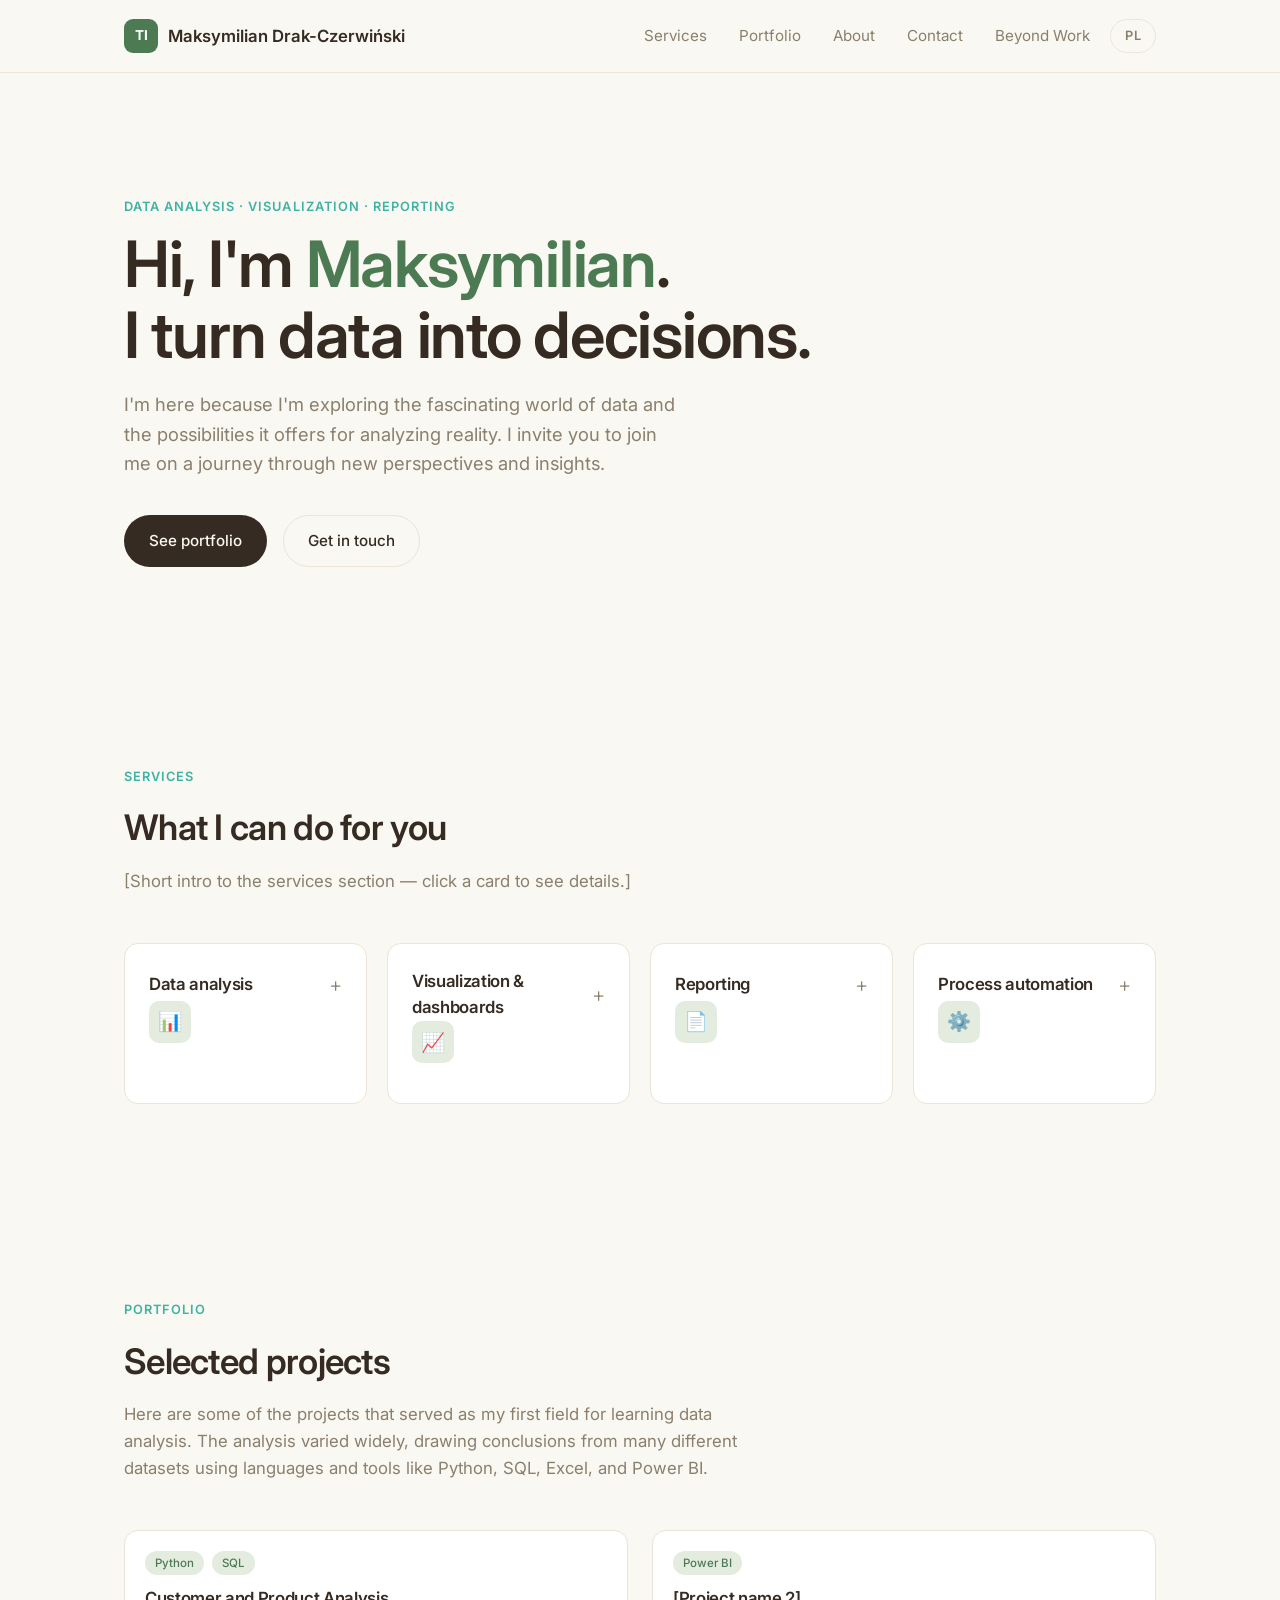
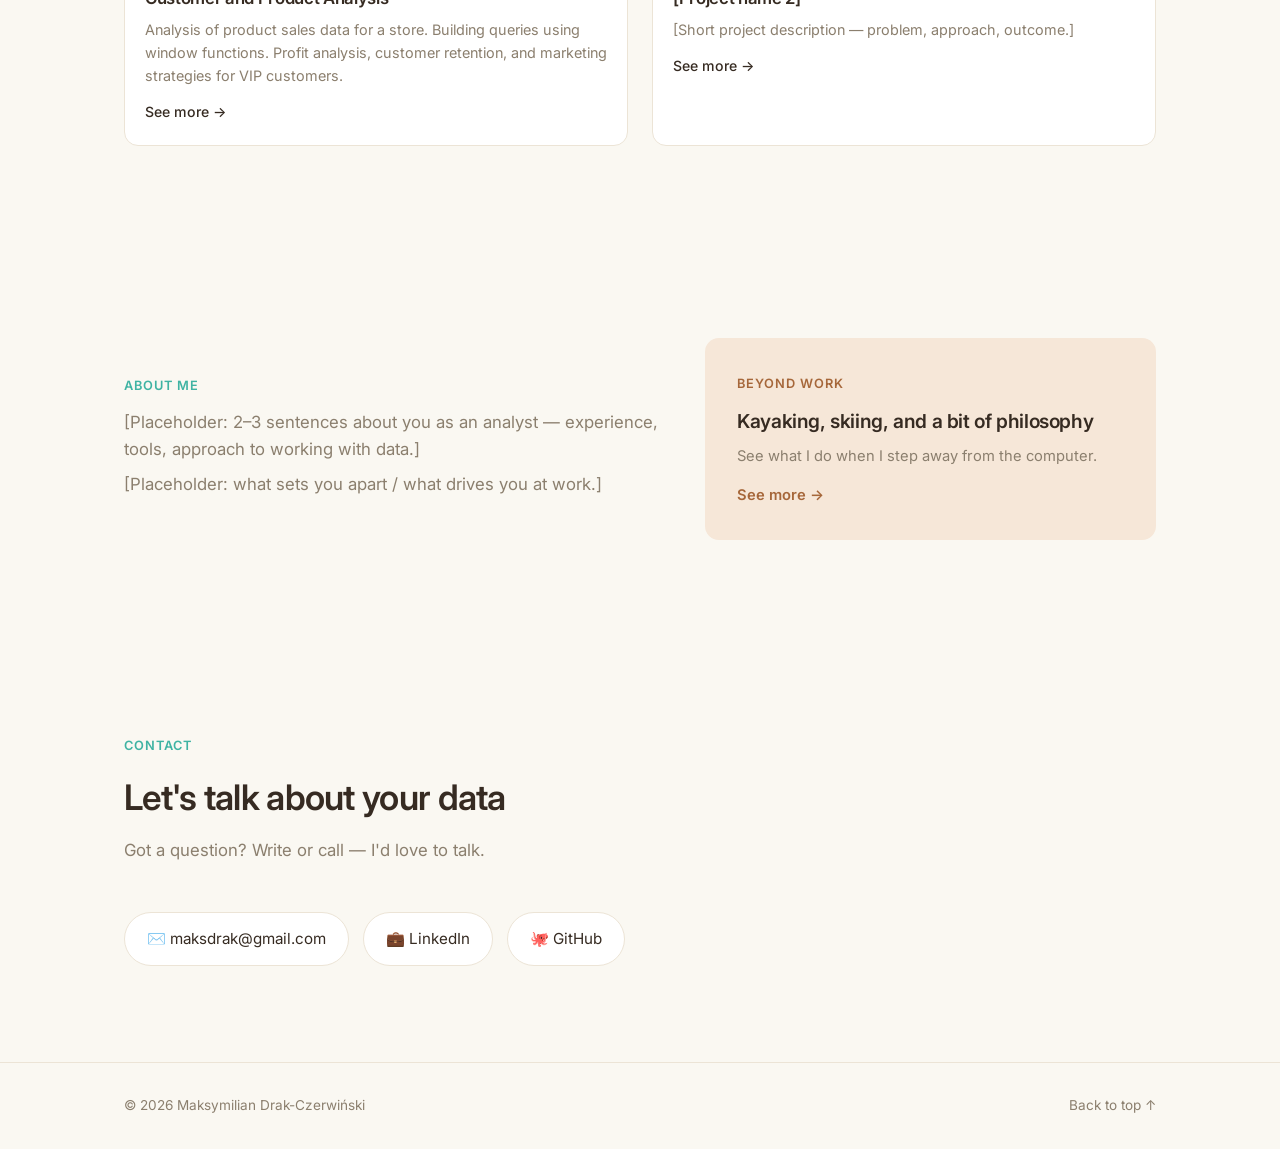
==== index-en.html @ 2f52e54e "Zmien podtytul w sekcji hero (PL i EN)" ====
<!DOCTYPE html>
<html lang="en">
<head>
<meta charset="UTF-8">
<meta name="viewport" content="width=device-width, initial-scale=1.0">
<title>Maksymilian Drak-Czerwiński — Data Analyst</title>
<meta name="description" content="Data analyst — analysis, visualization, and reporting.">
<link rel="preconnect" href="https://fonts.googleapis.com">
<link rel="preconnect" href="https://fonts.gstatic.com" crossorigin>
<link href="https://fonts.googleapis.com/css2?family=Inter:wght@400;500;600;700&display=swap" rel="stylesheet">
<link rel="stylesheet" href="css/style.css">
</head>
<body>

<header class="site-header">
  <div class="container nav">
    <a href="#start" class="brand">
      <span class="brand-mark">TI</span>
      Maksymilian Drak-Czerwiński
    </a>
    <div class="nav-right">
      <ul class="nav-links">
        <li><a href="#offer">Services</a></li>
        <li><a href="#portfolio">Portfolio</a></li>
        <li><a href="#about">About</a></li>
        <li><a href="#contact">Contact</a></li>
        <li><a href="pasje-en.html">Beyond Work</a></li>
      </ul>
      <a href="index.html" class="lang-toggle">PL</a>
      <button class="nav-toggle" aria-label="Open menu">
        <span></span><span></span><span></span>
      </button>
    </div>
  </div>
</header>

<main>

  <section id="start" class="hero">
    <div class="container">
      <span class="eyebrow">Data Analysis · Visualization · Reporting</span>
      <h1>Hi, I'm <span>Maksymilian</span>.<br>I turn data into decisions.</h1>
      <p>I'm here because I'm exploring the fascinating world of data and the possibilities it offers for analyzing reality. I invite you to join me on a journey through new perspectives and insights.</p>
      <div class="hero-actions">
        <a href="#portfolio" class="btn btn-primary">See portfolio</a>
        <a href="#contact" class="btn btn-outline">Get in touch</a>
      </div>
    </div>
  </section>

  <section id="offer">
    <div class="container">
      <div class="section-head reveal">
        <span class="eyebrow">Services</span>
        <h2>What I can do for you</h2>
        <p>[Short intro to the services section — click a card to see details.]</p>
      </div>
      <div class="services-grid">

        <div class="service-card reveal" data-toggle-card>
          <h3>Data analysis <span class="plus">+</span></h3>
          <div class="icon">📊</div>
          <div class="details">[Placeholder: service description — e.g. data exploration, trend and anomaly detection, descriptive statistics and inference.]</div>
        </div>

        <div class="service-card reveal" data-toggle-card>
          <h3>Visualization & dashboards <span class="plus">+</span></h3>
          <div class="icon">📈</div>
          <div class="details">[Placeholder: description — building interactive dashboards (Power BI / Tableau / Looker Studio) tailored to your audience.]</div>
        </div>

        <div class="service-card reveal" data-toggle-card>
          <h3>Reporting <span class="plus">+</span></h3>
          <div class="icon">📄</div>
          <div class="details">[Placeholder: description — recurring reports, automated KPI summaries, communicating results to the team/management.]</div>
        </div>

        <div class="service-card reveal" data-toggle-card>
          <h3>Process automation <span class="plus">+</span></h3>
          <div class="icon">⚙️</div>
          <div class="details">[Placeholder: description — automating data collection and processing (Python/SQL), saving the team's time.]</div>
        </div>

      </div>
    </div>
  </section>

  <section id="portfolio">
    <div class="container">
      <div class="section-head reveal">
        <span class="eyebrow">Portfolio</span>
        <h2>Selected projects</h2>
        <p>Here are some of the projects that served as my first field for learning data analysis. The analysis varied widely, drawing conclusions from many different datasets using languages and tools like Python, SQL, Excel, and Power BI.</p>
      </div>
      <div class="portfolio-grid">

        <div class="project-card reveal">
          <div class="project-body">
            <div class="project-tags"><span>Python</span><span>SQL</span></div>
            <h3>Customer and Product Analysis</h3>
            <p>Analysis of product sales data for a store. Building queries using window functions. Profit analysis, customer retention, and marketing strategies for VIP customers.</p>
            <a href="https://github.com/MaksDrak/Customer-and-Products-Analysis" class="project-link" target="_blank" rel="noopener noreferrer">See more →</a>
          </div>
        </div>

        <div class="project-card reveal">
          <div class="project-body">
            <div class="project-tags"><span>Power BI</span></div>
            <h3>[Project name 2]</h3>
            <p>[Short project description — problem, approach, outcome.]</p>
            <a href="#" class="project-link">See more →</a>
          </div>
        </div>

      </div>
    </div>
  </section>

  <section id="about">
    <div class="container about-teaser reveal">
      <div>
        <span class="eyebrow">About me</span>
        <p>[Placeholder: 2–3 sentences about you as an analyst — experience, tools, approach to working with data.]</p>
        <p>[Placeholder: what sets you apart / what drives you at work.]</p>
      </div>
      <a href="pasje-en.html" class="passion-callout">
        <span class="eyebrow">Beyond work</span>
        <h3>Kayaking, skiing, and a bit of philosophy</h3>
        <p>See what I do when I step away from the computer.</p>
        <span class="arrow">See more →</span>
      </a>
    </div>
  </section>

  <section id="contact">
    <div class="container reveal">
      <div class="section-head">
        <span class="eyebrow">Contact</span>
        <h2>Let's talk about your data</h2>
        <p>Got a question? Write or call — I'd love to talk.</p>
      </div>
      <div class="contact-methods">
        <a href="mailto:maksdrak@gmail.com" class="contact-pill">✉️ maksdrak@gmail.com</a>
        <a href="https://www.linkedin.com/in/m-cz-d/" class="contact-pill" target="_blank" rel="noopener noreferrer">💼 LinkedIn</a>
        <a href="https://github.com/MaksDrak" class="contact-pill" target="_blank" rel="noopener noreferrer">🐙 GitHub</a>
      </div>
    </div>
  </section>

</main>

<footer class="site-footer">
  <div class="container footer-inner">
    <span>© 2026 Maksymilian Drak-Czerwiński</span>
    <a href="#start">Back to top ↑</a>
  </div>
</footer>

<script src="js/main.js"></script>
</body>
</html>
---- css/style.css ----
/* ===== Reset & podstawy ===== */
* { margin: 0; padding: 0; box-sizing: border-box; }

:root {
  --bg: #faf8f2;
  --surface: #ffffff;
  --text: #362b22;
  --text-muted: #8b7f6e;
  --border: #ece4d6;
  --accent: #4c7a52;
  --accent-soft: #e3ecdf;
  --accent-2: #a6673a;
  --accent-2-soft: #f6e7d8;
  --accent-teal: #3fb3a3;
  --accent-teal-soft: #e2f5f1;
  --radius: 14px;
  --shadow: 0 4px 20px rgba(54, 43, 34, 0.06);
  --shadow-hover: 0 10px 30px rgba(54, 43, 34, 0.1);
  --transition: 0.25s ease;
  --max-width: 1080px;
}

@media (prefers-color-scheme: dark) {
  :root {
    --bg: #1b1712;
    --surface: #241f18;
    --text: #f3ede2;
    --text-muted: #b7a996;
    --border: #3a3226;
    --accent: #7fb285;
    --accent-soft: #253a2a;
    --accent-2: #d38a56;
    --accent-2-soft: #3a2a1c;
    --accent-teal: #4fd6c4;
    --accent-teal-soft: #16302c;
    --shadow: 0 4px 20px rgba(0, 0, 0, 0.35);
    --shadow-hover: 0 10px 30px rgba(0, 0, 0, 0.5);
  }
}

html { scroll-behavior: smooth; }

body {
  font-family: 'Inter', -apple-system, BlinkMacSystemFont, 'Segoe UI', sans-serif;
  background: var(--bg);
  color: var(--text);
  line-height: 1.6;
  transition: background var(--transition), color var(--transition);
}

.container {
  max-width: var(--max-width);
  margin: 0 auto;
  padding: 0 24px;
}

a { color: inherit; text-decoration: none; }

h1, h2, h3 { font-weight: 600; letter-spacing: -0.02em; }

section { padding: 96px 0; }

.eyebrow {
  display: inline-block;
  font-size: 0.8rem;
  font-weight: 600;
  letter-spacing: 0.08em;
  text-transform: uppercase;
  color: var(--accent-teal);
  margin-bottom: 12px;
}

.section-head { max-width: 640px; margin-bottom: 48px; }
.section-head h2 { font-size: clamp(1.6rem, 3vw, 2.2rem); margin-bottom: 12px; }
.section-head p { color: var(--text-muted); font-size: 1.05rem; }

/* ===== Nagłówek / nawigacja ===== */
.site-header {
  position: sticky;
  top: 0;
  z-index: 100;
  background: color-mix(in srgb, var(--bg) 85%, transparent);
  backdrop-filter: blur(10px);
  border-bottom: 1px solid var(--border);
}

.nav {
  display: flex;
  align-items: center;
  justify-content: space-between;
  height: 72px;
}

.brand {
  display: flex;
  align-items: center;
  gap: 10px;
  font-weight: 600;
  font-size: 1.05rem;
}

.brand-mark {
  width: 34px;
  height: 34px;
  border-radius: 9px;
  background: var(--accent);
  color: var(--surface);
  display: flex;
  align-items: center;
  justify-content: center;
  font-size: 0.85rem;
  font-weight: 700;
  flex-shrink: 0;
}

.nav-links {
  display: flex;
  align-items: center;
  gap: 32px;
  list-style: none;
}

.nav-links a {
  position: relative;
  font-size: 0.95rem;
  color: var(--text-muted);
  transition: color var(--transition);
  padding: 4px 0;
}

.nav-links a::after {
  content: '';
  position: absolute;
  left: 0;
  bottom: -2px;
  width: 0;
  height: 1.5px;
  background: var(--accent-teal);
  transition: width var(--transition);
}

.nav-links a:hover { color: var(--text); }
.nav-links a:hover::after,
.nav-links a.active::after { width: 100%; }
.nav-links a.active { color: var(--text); }

.nav-right {
  display: flex;
  align-items: center;
  gap: 20px;
}

.lang-toggle {
  display: inline-flex;
  align-items: center;
  padding: 6px 14px;
  border: 1px solid var(--border);
  border-radius: 999px;
  font-size: 0.8rem;
  font-weight: 600;
  letter-spacing: 0.02em;
  color: var(--text-muted);
  transition: border-color var(--transition), color var(--transition);
  flex-shrink: 0;
}
.lang-toggle:hover { border-color: var(--accent-teal); color: var(--accent-teal); }

.nav-toggle {
  display: none;
  flex-direction: column;
  gap: 5px;
  background: none;
  border: none;
  cursor: pointer;
  padding: 8px;
}
.nav-toggle span {
  width: 22px;
  height: 2px;
  background: var(--text);
  transition: var(--transition);
}

/* ===== Hero ===== */
.hero {
  padding: 120px 0 100px;
}

.hero h1 {
  font-size: clamp(2.4rem, 6vw, 4rem);
  max-width: 780px;
  line-height: 1.1;
}

.hero h1 span { color: var(--accent); }

.hero p {
  margin-top: 20px;
  max-width: 560px;
  font-size: 1.15rem;
  color: var(--text-muted);
}

html[lang="pl"] .hero p {
  text-align: justify;
  text-align-last: left;
  hyphens: auto;
}

.hero-actions {
  margin-top: 36px;
  display: flex;
  gap: 16px;
  flex-wrap: wrap;
}

.btn {
  display: inline-flex;
  align-items: center;
  gap: 8px;
  padding: 13px 24px;
  border-radius: 999px;
  font-size: 0.95rem;
  font-weight: 500;
  border: 1px solid transparent;
  cursor: pointer;
  transition: transform var(--transition), box-shadow var(--transition), background var(--transition);
}
.btn:hover { transform: translateY(-2px); }

.btn-primary { background: var(--text); color: var(--bg); }
.btn-primary:hover { box-shadow: var(--shadow-hover); }

.btn-outline { border-color: var(--border); color: var(--text); background: transparent; }
.btn-outline:hover { border-color: var(--accent); color: var(--accent); }

/* ===== Fade-in on scroll ===== */
.reveal {
  opacity: 0;
  transform: translateY(16px);
  transition: opacity 0.6s ease, transform 0.6s ease;
}
.reveal.is-visible { opacity: 1; transform: translateY(0); }

/* ===== Oferta — moduły klikalne ===== */
.services-grid {
  display: grid;
  grid-template-columns: repeat(auto-fit, minmax(240px, 1fr));
  gap: 20px;
}

.service-card {
  background: var(--surface);
  border: 1px solid var(--border);
  border-radius: var(--radius);
  padding: 24px;
  cursor: pointer;
  transition: box-shadow var(--transition), border-color var(--transition), transform var(--transition);
}
.service-card:hover {
  box-shadow: var(--shadow);
  transform: translateY(-3px);
  border-color: var(--accent);
}

.service-card .icon {
  width: 42px;
  height: 42px;
  border-radius: 10px;
  background: var(--accent-soft);
  color: var(--accent);
  display: flex;
  align-items: center;
  justify-content: center;
  font-size: 1.2rem;
  margin-bottom: 16px;
}

.service-card h3 {
  font-size: 1.05rem;
  display: flex;
  align-items: center;
  justify-content: space-between;
}

.service-card .plus {
  color: var(--text-muted);
  transition: transform var(--transition);
  font-weight: 300;
  font-size: 1.3rem;
}
.service-card.open .plus { transform: rotate(45deg); color: var(--accent-teal); }

.service-card .details {
  max-height: 0;
  overflow: hidden;
  transition: max-height 0.35s ease, margin-top var(--transition);
  color: var(--text-muted);
  font-size: 0.92rem;
}
.service-card.open .details {
  max-height: 200px;
  margin-top: 12px;
}

/* ===== Portfolio ===== */
.portfolio-grid {
  display: grid;
  grid-template-columns: repeat(auto-fit, minmax(280px, 1fr));
  gap: 24px;
}

.project-card {
  background: var(--surface);
  border: 1px solid var(--border);
  border-radius: var(--radius);
  overflow: hidden;
  transition: box-shadow var(--transition), transform var(--transition);
}
.project-card:hover { box-shadow: var(--shadow-hover); transform: translateY(-4px); }

.project-thumb {
  aspect-ratio: 16 / 10;
  background: repeating-linear-gradient(135deg, var(--border), var(--border) 10px, var(--surface) 10px, var(--surface) 20px);
  display: flex;
  align-items: center;
  justify-content: center;
  color: var(--text-muted);
  font-size: 0.85rem;
  letter-spacing: 0.03em;
}

.project-body { padding: 20px; }

.project-tags {
  display: flex;
  gap: 8px;
  flex-wrap: wrap;
  margin-bottom: 10px;
}
.project-tags span {
  font-size: 0.72rem;
  padding: 3px 10px;
  border-radius: 999px;
  background: var(--accent-soft);
  color: var(--accent);
  font-weight: 500;
}

.project-body h3 { font-size: 1.05rem; margin-bottom: 6px; }
.project-body p { color: var(--text-muted); font-size: 0.9rem; margin-bottom: 12px; }
.project-link { font-size: 0.88rem; font-weight: 500; color: var(--text); }
.project-link:hover { color: var(--accent); }

/* ===== O mnie / callout ===== */
.about-teaser {
  display: grid;
  grid-template-columns: 1.2fr 1fr;
  gap: 40px;
  align-items: center;
}

.about-teaser p { color: var(--text-muted); font-size: 1.05rem; margin-bottom: 8px; }

.passion-callout {
  background: var(--accent-2-soft);
  border-radius: var(--radius);
  padding: 32px;
  display: block;
  transition: transform var(--transition), box-shadow var(--transition);
}
.passion-callout:hover { transform: translateY(-3px); box-shadow: var(--shadow); }
.passion-callout .eyebrow { color: var(--accent-2); }
.passion-callout h3 { font-size: 1.2rem; margin-bottom: 8px; }
.passion-callout p { color: var(--text-muted); font-size: 0.92rem; margin-bottom: 14px; }
.passion-callout .arrow { color: var(--accent-2); font-weight: 600; font-size: 0.92rem; }

/* ===== Kontakt ===== */
.contact-methods {
  display: flex;
  flex-wrap: wrap;
  gap: 14px;
  margin-top: 8px;
}

.contact-pill {
  display: inline-flex;
  align-items: center;
  gap: 10px;
  padding: 14px 22px;
  border: 1px solid var(--border);
  border-radius: 999px;
  background: var(--surface);
  transition: border-color var(--transition), transform var(--transition);
  font-size: 0.95rem;
}
.contact-pill:hover { border-color: var(--accent); transform: translateY(-2px); }

/* ===== Stopka ===== */
.site-footer {
  border-top: 1px solid var(--border);
  padding: 32px 0;
}
.footer-inner {
  display: flex;
  justify-content: space-between;
  align-items: center;
  flex-wrap: wrap;
  gap: 12px;
  font-size: 0.85rem;
  color: var(--text-muted);
}
.footer-inner a:hover { color: var(--accent); }

/* ===== Podstrona pasje ===== */
.passion-hero {
  padding: 100px 0 70px;
  text-align: left;
}
.passion-hero .eyebrow { color: var(--accent-2); }
.passion-hero h1 { font-size: clamp(2.2rem, 5vw, 3.2rem); }
.passion-hero p {
  color: var(--text-muted);
  max-width: 600px;
  margin-top: 16px;
  font-size: 1.1rem;
  text-align: justify;
  text-align-last: left;
  hyphens: auto;
}

.back-link {
  display: inline-flex;
  align-items: center;
  gap: 6px;
  color: var(--text-muted);
  font-size: 0.9rem;
  margin-bottom: 24px;
}
.back-link:hover { color: var(--accent-2); }

.passion-grid {
  display: grid;
  grid-template-columns: repeat(auto-fit, minmax(260px, 1fr));
  gap: 20px;
}

.passion-card {
  background: var(--surface);
  border: 1px solid var(--border);
  border-radius: var(--radius);
  padding: 26px;
  cursor: pointer;
  transition: box-shadow var(--transition), transform var(--transition), border-color var(--transition);
}
.passion-card:hover {
  box-shadow: var(--shadow);
  transform: translateY(-3px);
  border-color: var(--accent-2);
}
.passion-card .icon {
  width: 46px;
  height: 46px;
  border-radius: 12px;
  background: var(--accent-2-soft);
  color: var(--accent-2);
  display: flex;
  align-items: center;
  justify-content: center;
  font-size: 1.4rem;
  margin-bottom: 16px;
}
.passion-card h3 {
  display: flex;
  justify-content: space-between;
  align-items: center;
  font-size: 1.1rem;
}
.passion-card .plus { color: var(--text-muted); font-weight: 300; font-size: 1.3rem; transition: transform var(--transition); }
.passion-card.open .plus { transform: rotate(45deg); color: var(--accent-2); }
.passion-card .details {
  max-height: 0;
  overflow: hidden;
  color: var(--text-muted);
  font-size: 0.92rem;
  transition: max-height 0.35s ease, margin-top var(--transition);
  text-align: justify;
  text-align-last: left;
  hyphens: auto;
}
.passion-card.open .details { max-height: 260px; margin-top: 12px; }

.quote-block {
  margin-top: 80px;
  padding: 40px;
  border-left: 3px solid var(--accent-2);
  background: var(--surface);
  border-radius: 0 var(--radius) var(--radius) 0;
}
.quote-block p.quote {
  font-size: 1.3rem;
  font-style: italic;
  max-width: 640px;
  margin-bottom: 12px;
}
.quote-block .who { color: var(--text-muted); font-size: 0.9rem; }

/* ===== Responsywność ===== */
@media (max-width: 760px) {
  .nav-links {
    position: absolute;
    top: 72px;
    left: 0;
    right: 0;
    background: var(--bg);
    border-bottom: 1px solid var(--border);
    flex-direction: column;
    align-items: flex-start;
    padding: 20px 24px;
    gap: 18px;
    display: none;
  }
  .nav-links.open { display: flex; }
  .nav-toggle { display: flex; }
  .about-teaser { grid-template-columns: 1fr; }
  section { padding: 64px 0; }
}
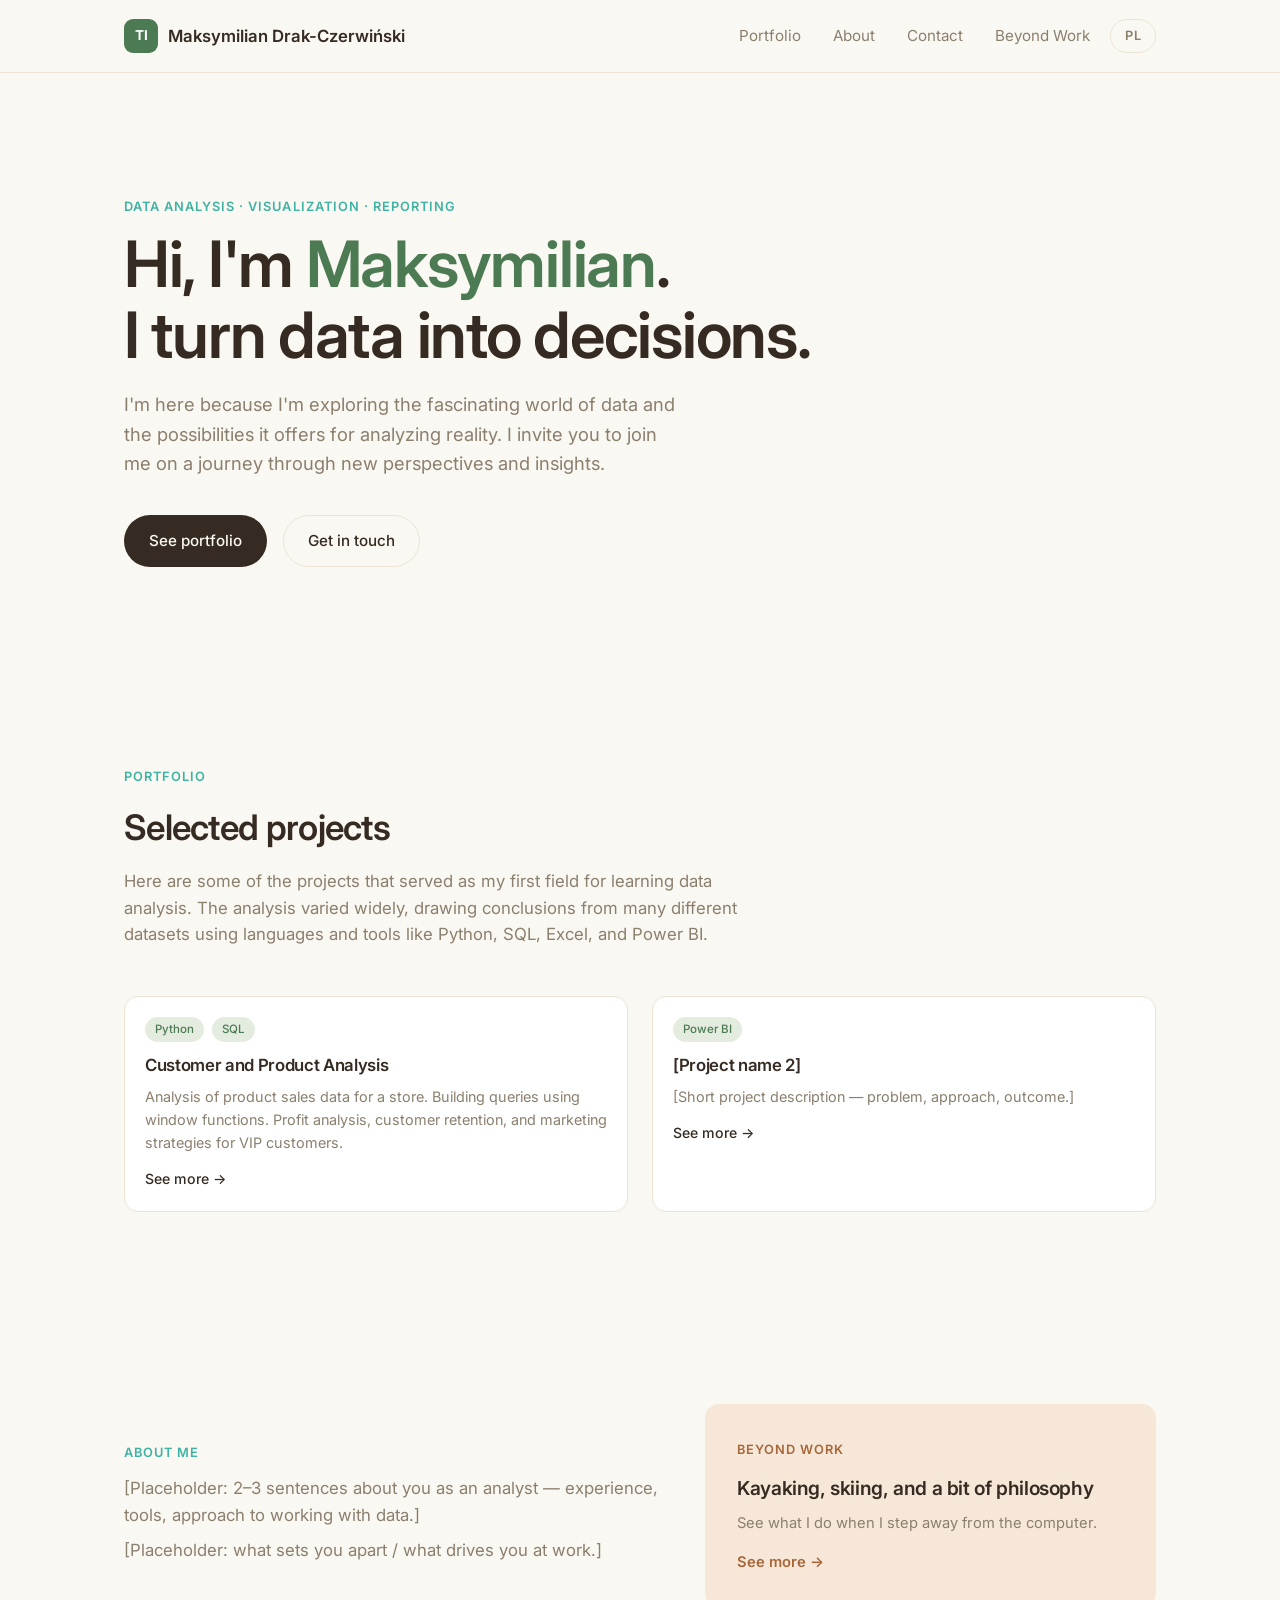
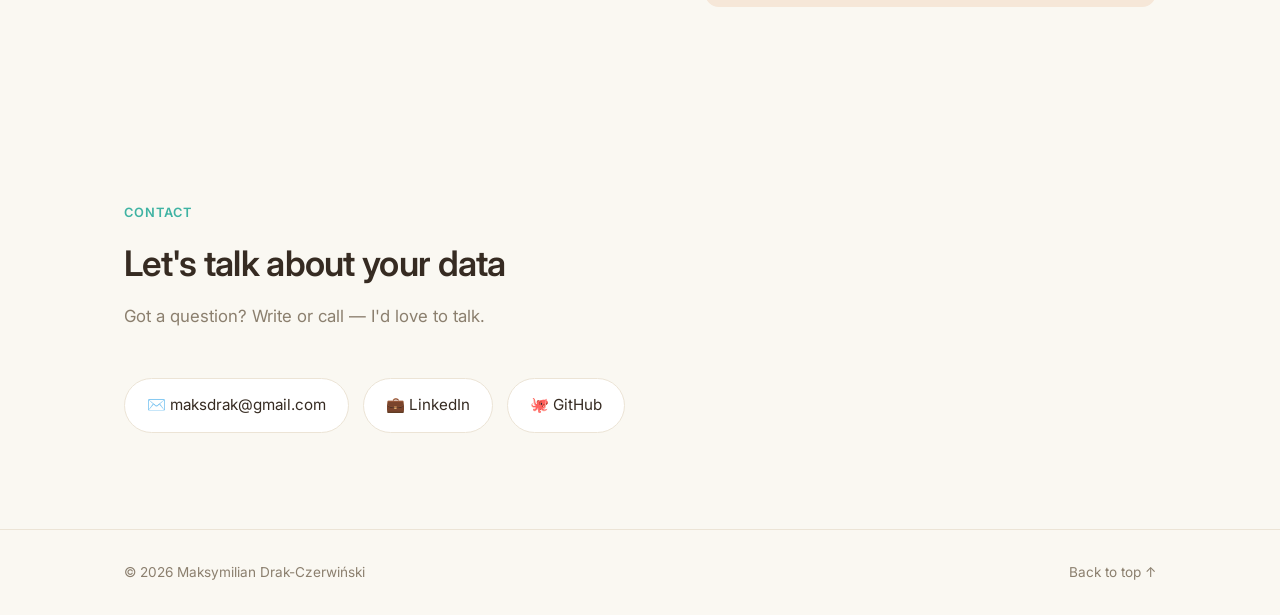
==== commit 9bc02805: "Usun sekcje Oferta/Services (PL i EN)" ====
--- a/index-en.html
+++ b/index-en.html
@@ -20,7 +20,6 @@
     </a>
     <div class="nav-right">
       <ul class="nav-links">
-        <li><a href="#offer">Services</a></li>
         <li><a href="#portfolio">Portfolio</a></li>
         <li><a href="#about">About</a></li>
         <li><a href="#contact">Contact</a></li>
@@ -44,43 +43,6 @@
       <div class="hero-actions">
         <a href="#portfolio" class="btn btn-primary">See portfolio</a>
         <a href="#contact" class="btn btn-outline">Get in touch</a>
-      </div>
-    </div>
-  </section>
-
-  <section id="offer">
-    <div class="container">
-      <div class="section-head reveal">
-        <span class="eyebrow">Services</span>
-        <h2>What I can do for you</h2>
-        <p>[Short intro to the services section — click a card to see details.]</p>
-      </div>
-      <div class="services-grid">
-
-        <div class="service-card reveal" data-toggle-card>
-          <h3>Data analysis <span class="plus">+</span></h3>
-          <div class="icon">📊</div>
-          <div class="details">[Placeholder: service description — e.g. data exploration, trend and anomaly detection, descriptive statistics and inference.]</div>
-        </div>
-
-        <div class="service-card reveal" data-toggle-card>
-          <h3>Visualization & dashboards <span class="plus">+</span></h3>
-          <div class="icon">📈</div>
-          <div class="details">[Placeholder: description — building interactive dashboards (Power BI / Tableau / Looker Studio) tailored to your audience.]</div>
-        </div>
-
-        <div class="service-card reveal" data-toggle-card>
-          <h3>Reporting <span class="plus">+</span></h3>
-          <div class="icon">📄</div>
-          <div class="details">[Placeholder: description — recurring reports, automated KPI summaries, communicating results to the team/management.]</div>
-        </div>
-
-        <div class="service-card reveal" data-toggle-card>
-          <h3>Process automation <span class="plus">+</span></h3>
-          <div class="icon">⚙️</div>
-          <div class="details">[Placeholder: description — automating data collection and processing (Python/SQL), saving the team's time.]</div>
-        </div>
-
       </div>
     </div>
   </section>
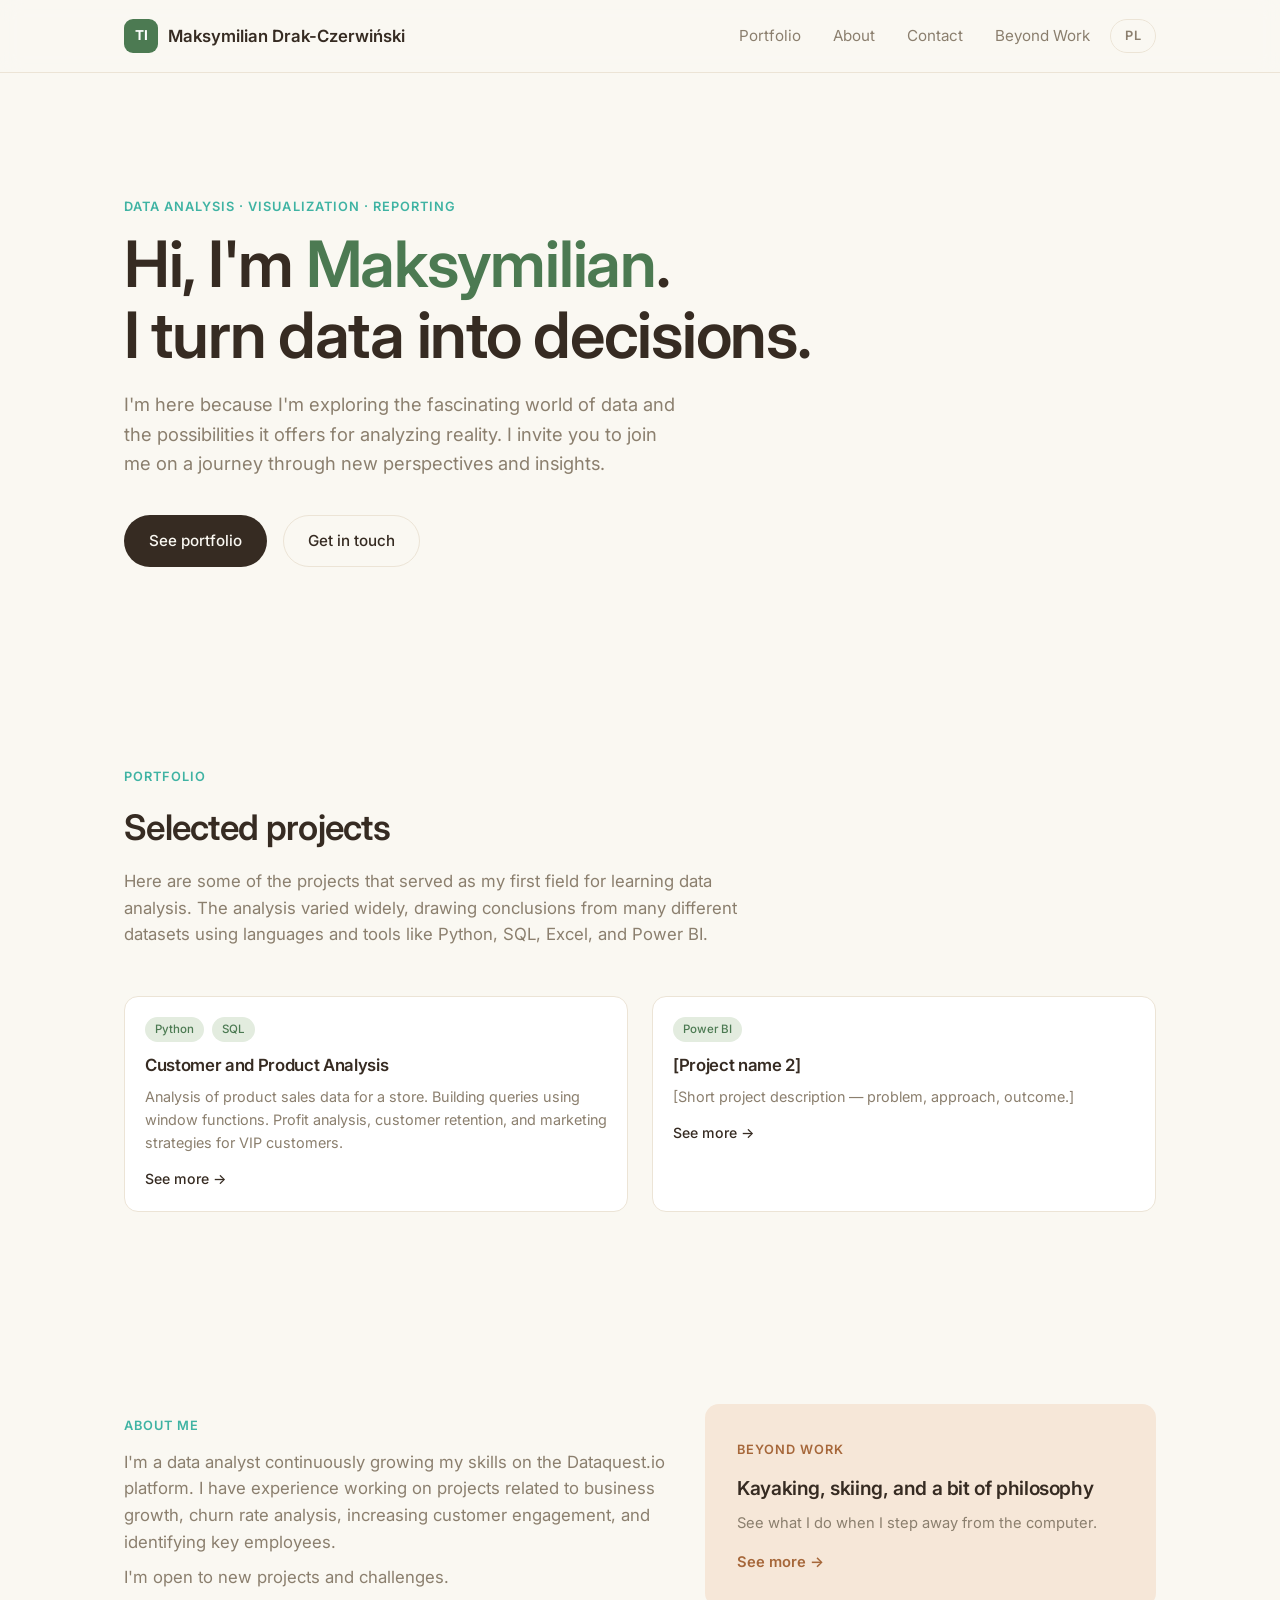
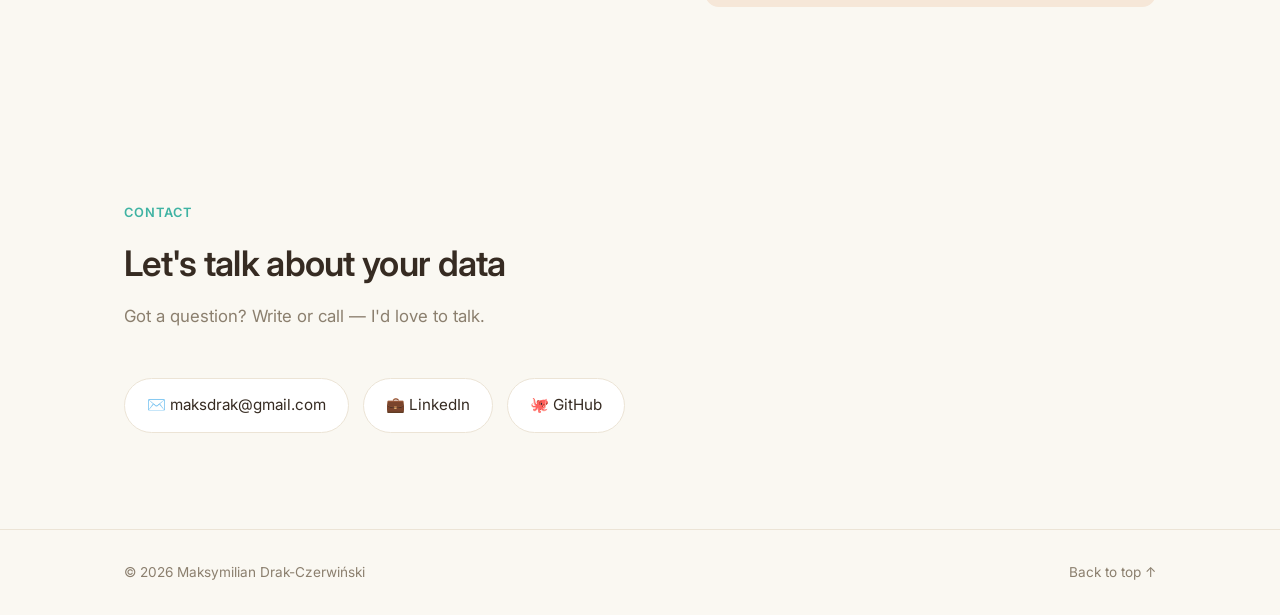
==== commit dc9db86f: "Uzupelnij sekcje O mnie/About (PL i EN), posprzataj martwy CSS/komentarze po sekcji Oferta" ====
--- a/index-en.html
+++ b/index-en.html
@@ -82,8 +82,8 @@
     <div class="container about-teaser reveal">
       <div>
         <span class="eyebrow">About me</span>
-        <p>[Placeholder: 2–3 sentences about you as an analyst — experience, tools, approach to working with data.]</p>
-        <p>[Placeholder: what sets you apart / what drives you at work.]</p>
+        <p>I'm a data analyst continuously growing my skills on the Dataquest.io platform. I have experience working on projects related to business growth, churn rate analysis, increasing customer engagement, and identifying key employees.</p>
+        <p>I'm open to new projects and challenges.</p>
       </div>
       <a href="pasje-en.html" class="passion-callout">
         <span class="eyebrow">Beyond work</span>
--- a/css/style.css
+++ b/css/style.css
@@ -241,67 +241,6 @@
   transition: opacity 0.6s ease, transform 0.6s ease;
 }
 .reveal.is-visible { opacity: 1; transform: translateY(0); }
-
-/* ===== Oferta — moduły klikalne ===== */
-.services-grid {
-  display: grid;
-  grid-template-columns: repeat(auto-fit, minmax(240px, 1fr));
-  gap: 20px;
-}
-
-.service-card {
-  background: var(--surface);
-  border: 1px solid var(--border);
-  border-radius: var(--radius);
-  padding: 24px;
-  cursor: pointer;
-  transition: box-shadow var(--transition), border-color var(--transition), transform var(--transition);
-}
-.service-card:hover {
-  box-shadow: var(--shadow);
-  transform: translateY(-3px);
-  border-color: var(--accent);
-}
-
-.service-card .icon {
-  width: 42px;
-  height: 42px;
-  border-radius: 10px;
-  background: var(--accent-soft);
-  color: var(--accent);
-  display: flex;
-  align-items: center;
-  justify-content: center;
-  font-size: 1.2rem;
-  margin-bottom: 16px;
-}
-
-.service-card h3 {
-  font-size: 1.05rem;
-  display: flex;
-  align-items: center;
-  justify-content: space-between;
-}
-
-.service-card .plus {
-  color: var(--text-muted);
-  transition: transform var(--transition);
-  font-weight: 300;
-  font-size: 1.3rem;
-}
-.service-card.open .plus { transform: rotate(45deg); color: var(--accent-teal); }
-
-.service-card .details {
-  max-height: 0;
-  overflow: hidden;
-  transition: max-height 0.35s ease, margin-top var(--transition);
-  color: var(--text-muted);
-  font-size: 0.92rem;
-}
-.service-card.open .details {
-  max-height: 200px;
-  margin-top: 12px;
-}
 
 /* ===== Portfolio ===== */
 .portfolio-grid {
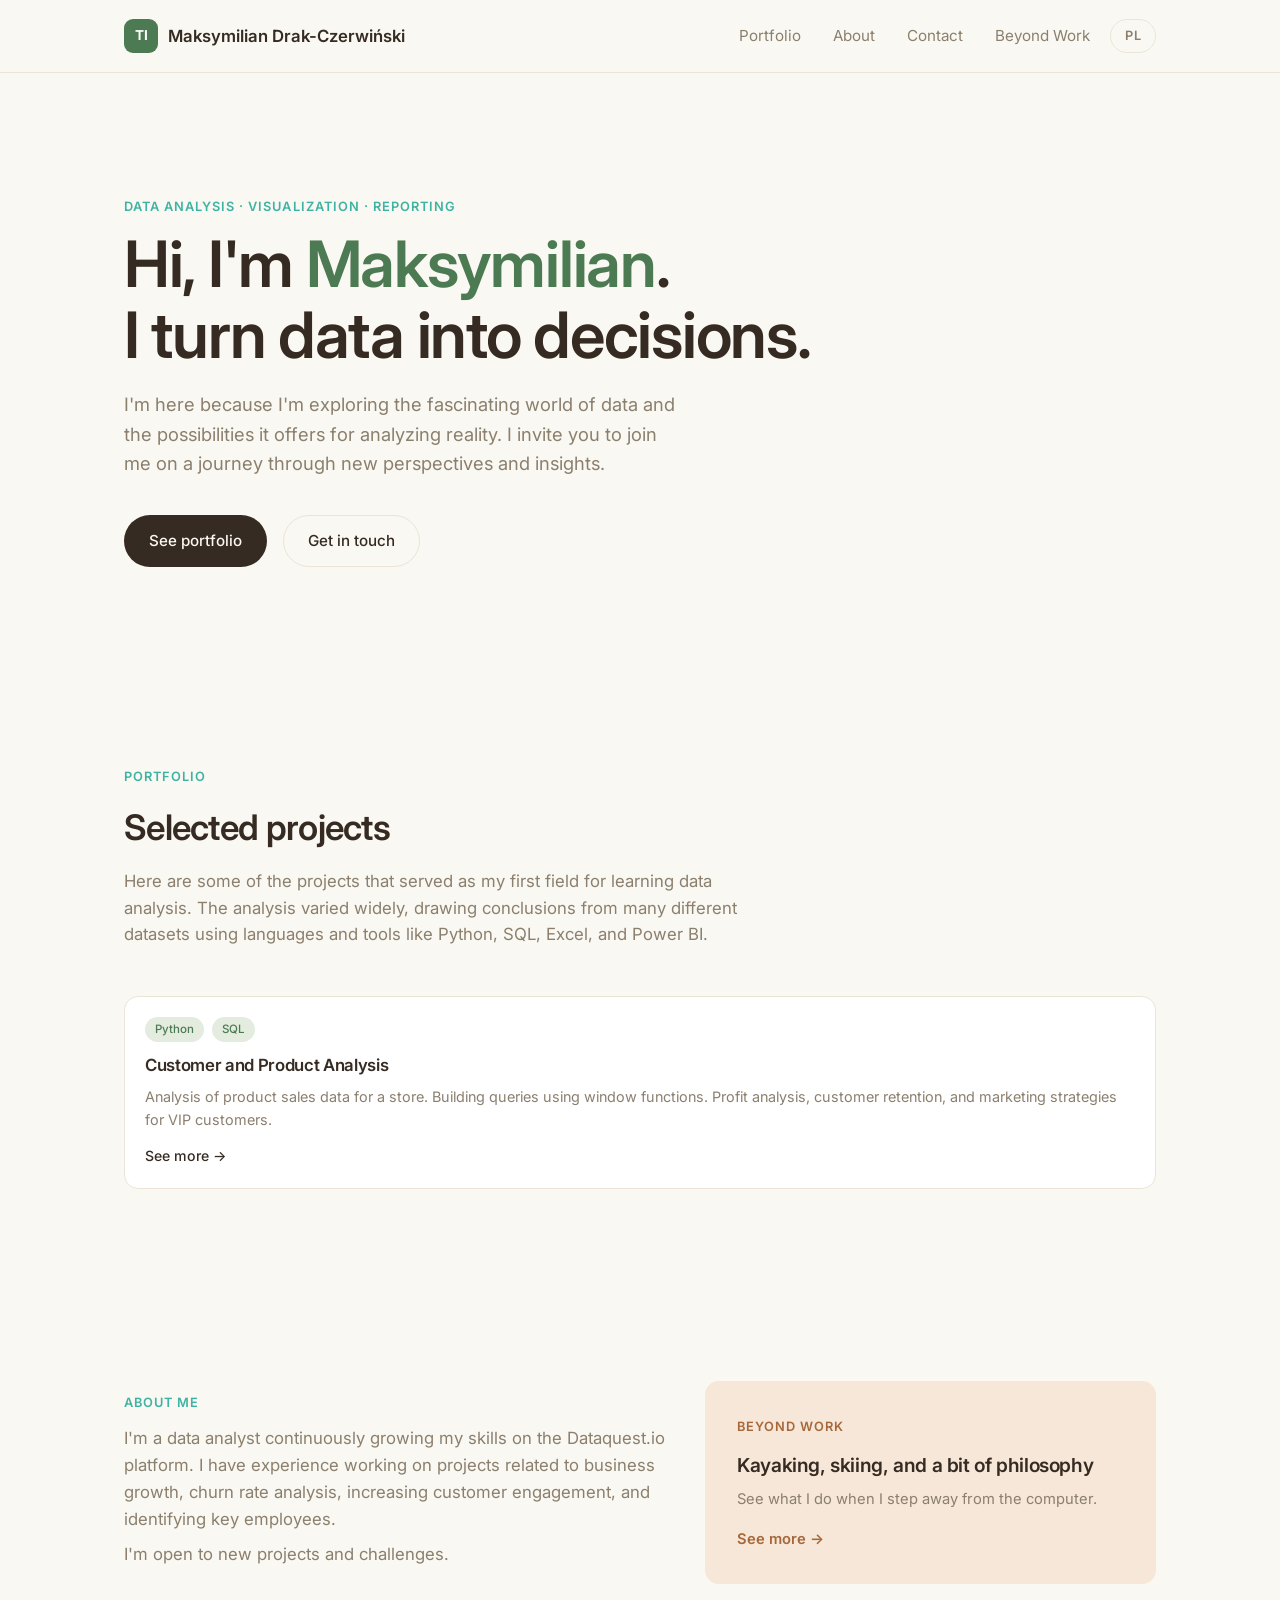
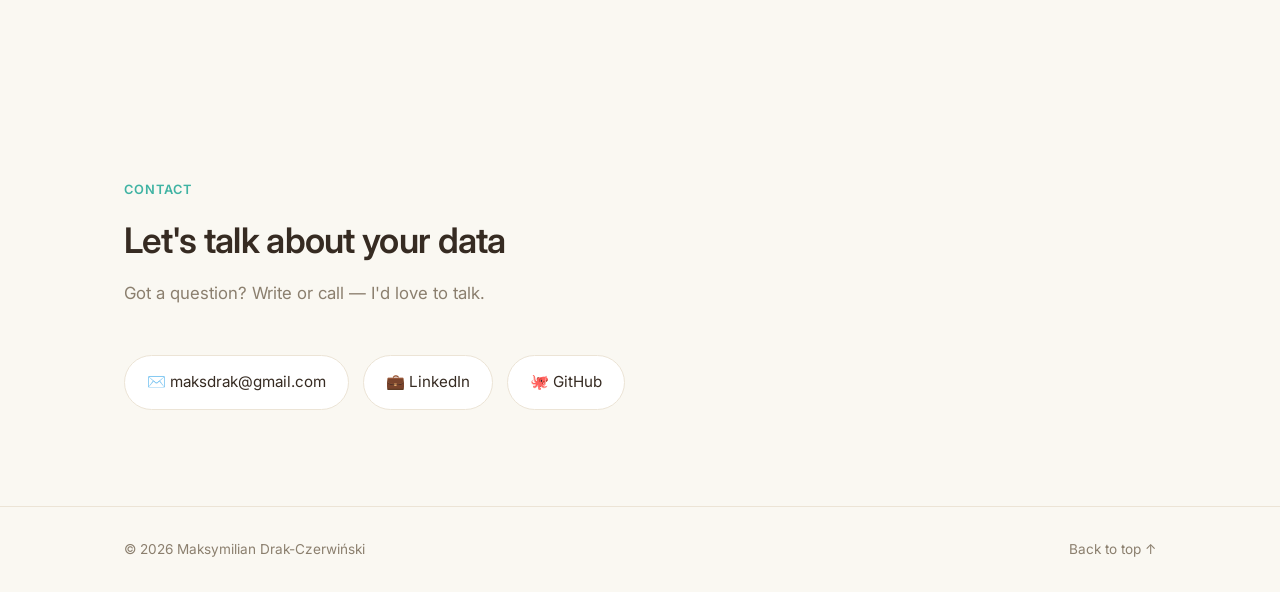
==== commit 5209cc8c: "Usun projekt nr 2 z portfolio (PL i EN)" ====
--- a/index-en.html
+++ b/index-en.html
@@ -65,15 +65,6 @@
           </div>
         </div>
 
-        <div class="project-card reveal">
-          <div class="project-body">
-            <div class="project-tags"><span>Power BI</span></div>
-            <h3>[Project name 2]</h3>
-            <p>[Short project description — problem, approach, outcome.]</p>
-            <a href="#" class="project-link">See more →</a>
-          </div>
-        </div>
-
       </div>
     </div>
   </section>
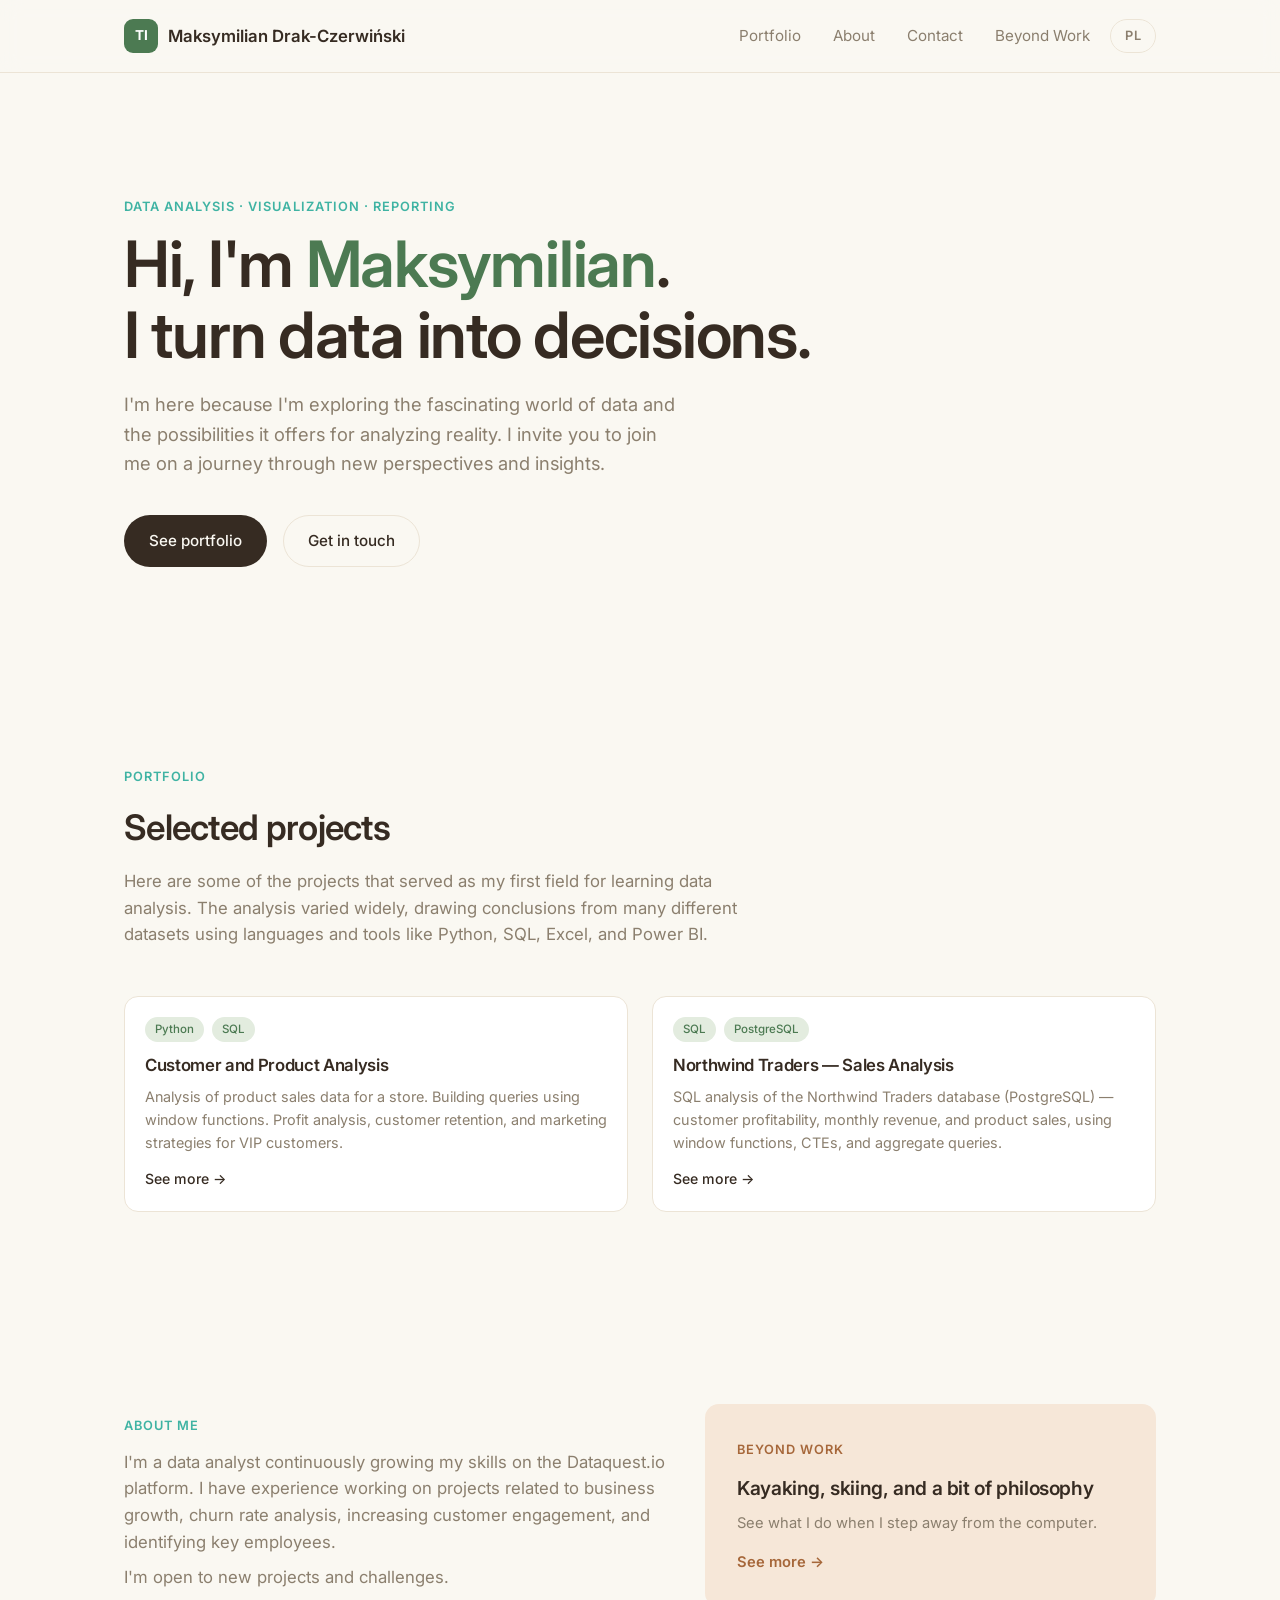
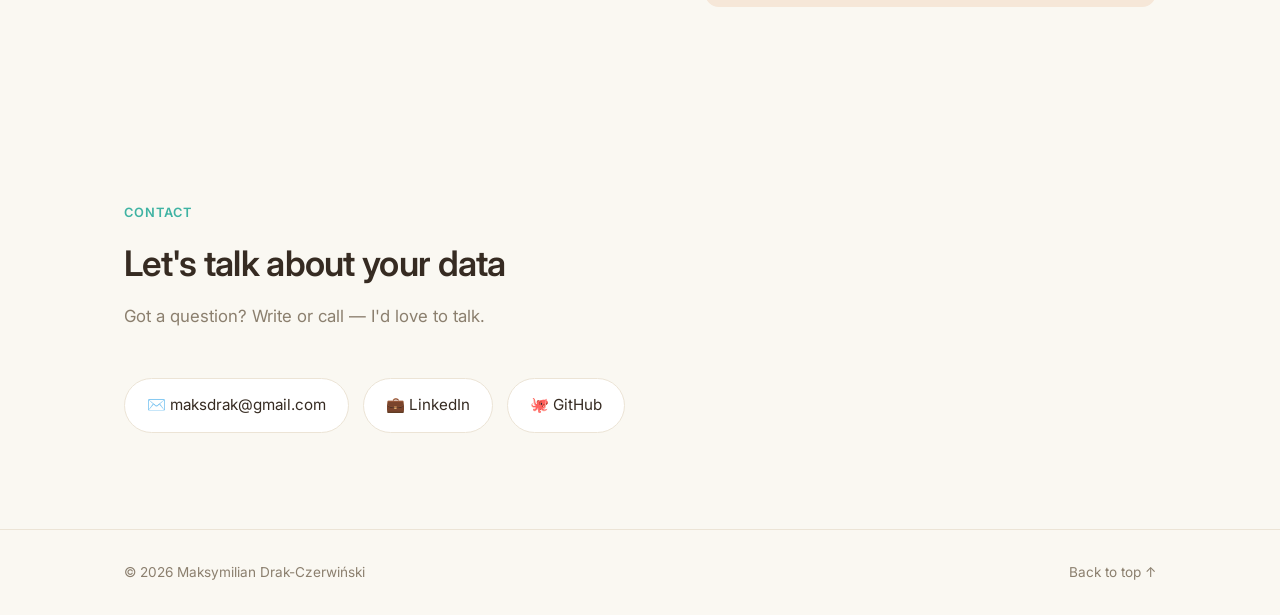
==== commit ed064379: "Dodaj projekt Northwind Traders do portfolio (PL i EN)" ====
--- a/index-en.html
+++ b/index-en.html
@@ -65,6 +65,15 @@
           </div>
         </div>
 
+        <div class="project-card reveal">
+          <div class="project-body">
+            <div class="project-tags"><span>SQL</span><span>PostgreSQL</span></div>
+            <h3>Northwind Traders — Sales Analysis</h3>
+            <p>SQL analysis of the Northwind Traders database (PostgreSQL) — customer profitability, monthly revenue, and product sales, using window functions, CTEs, and aggregate queries.</p>
+            <a href="https://github.com/MaksDrak/Northwind-data" class="project-link" target="_blank" rel="noopener noreferrer">See more →</a>
+          </div>
+        </div>
+
       </div>
     </div>
   </section>
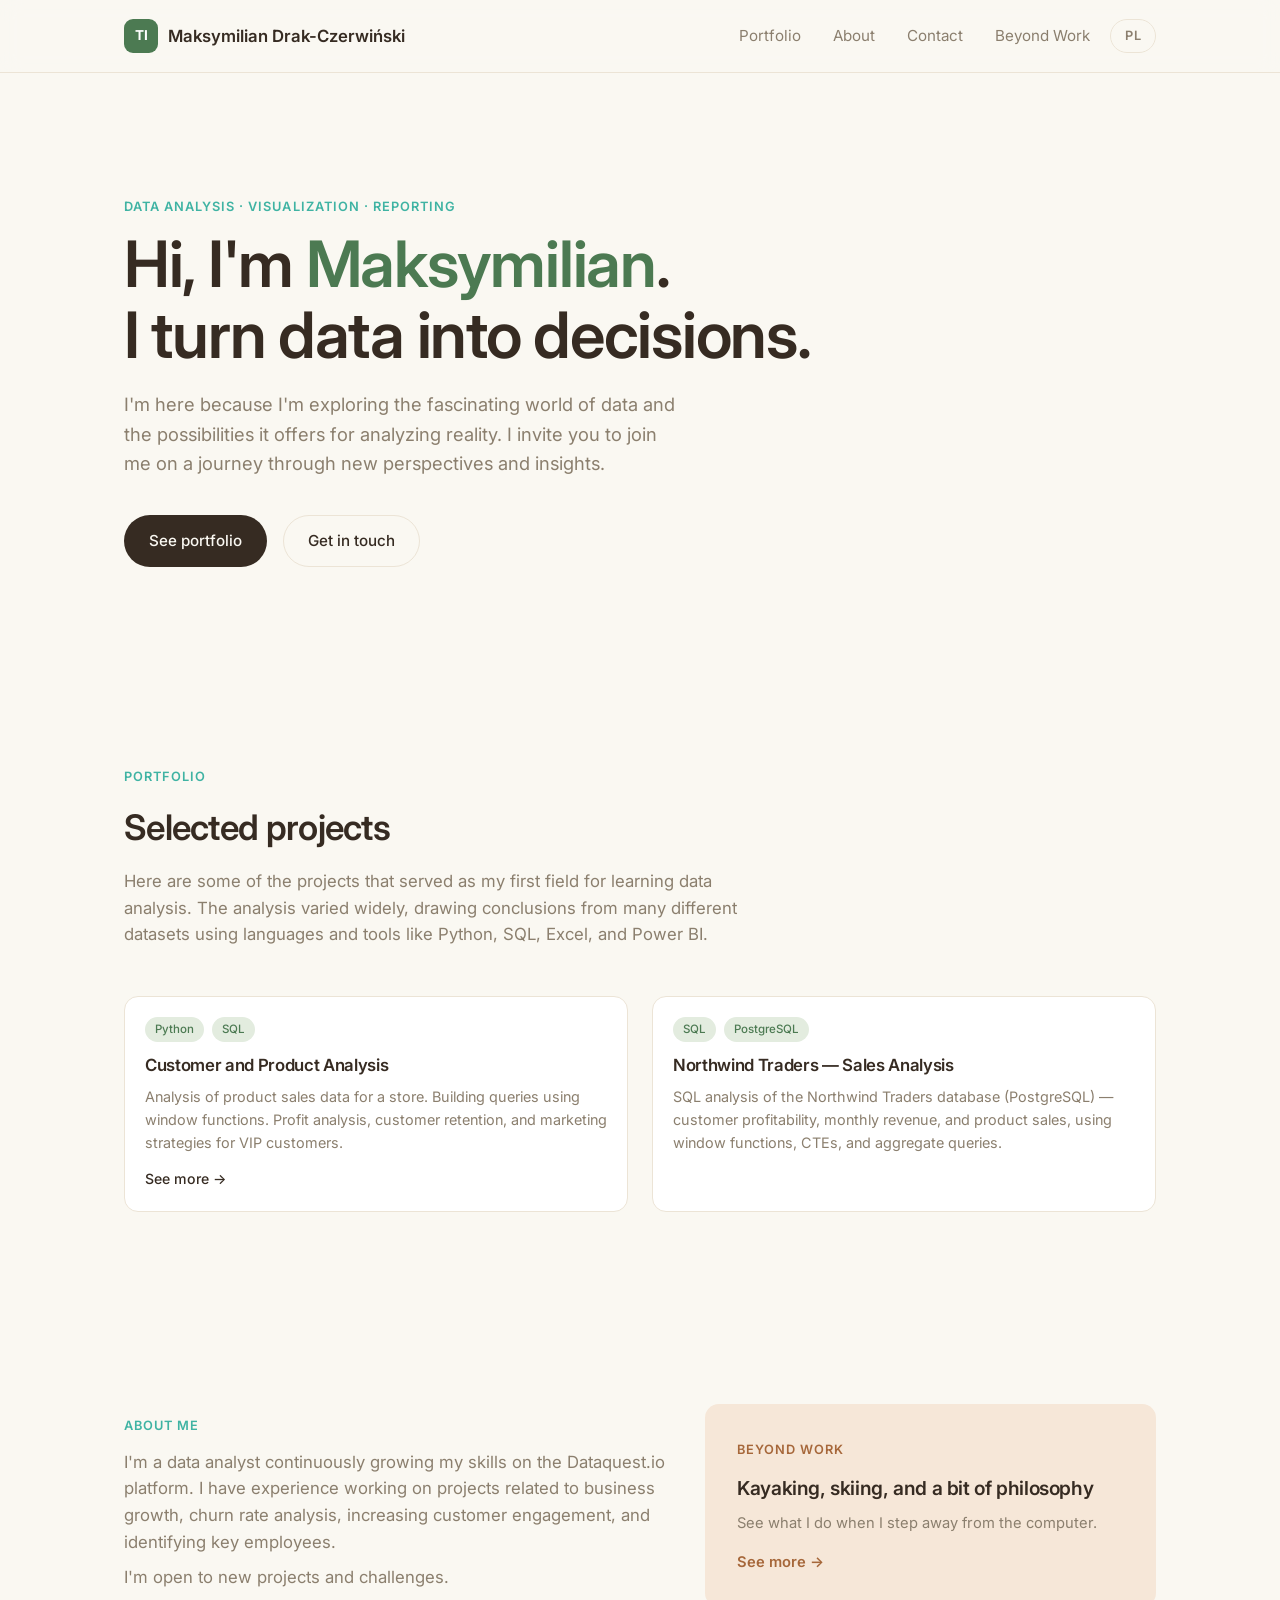
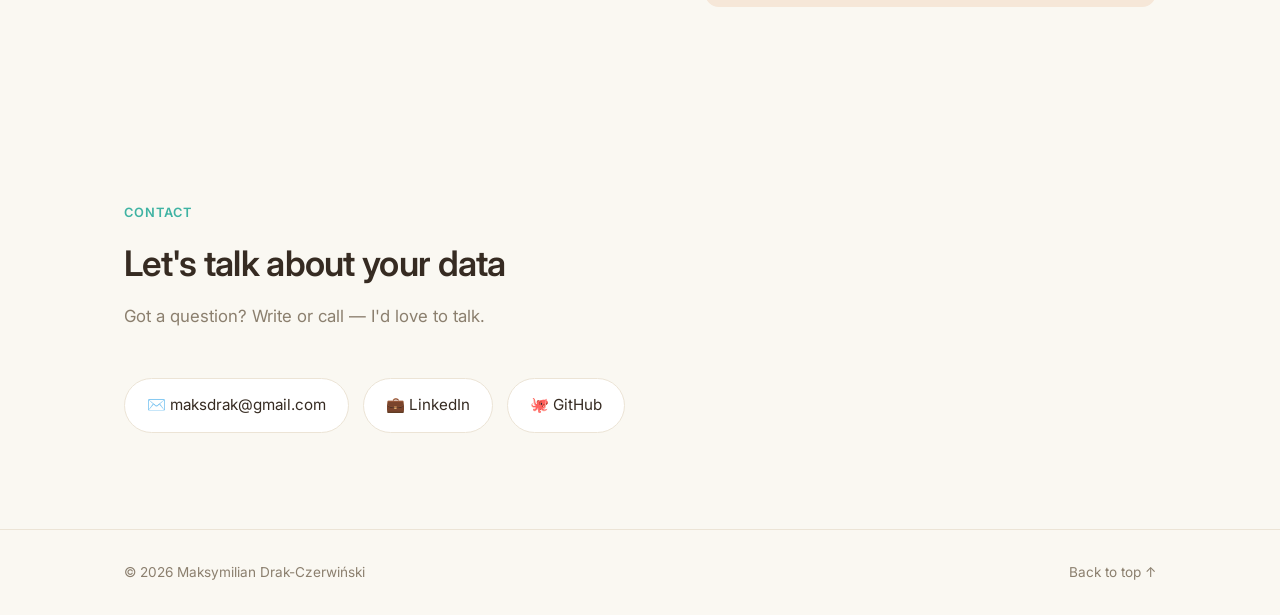
==== commit fe32134c: "Usun link do repo z karty Northwind, zostaw projekt" ====
--- a/index-en.html
+++ b/index-en.html
@@ -70,7 +70,6 @@
             <div class="project-tags"><span>SQL</span><span>PostgreSQL</span></div>
             <h3>Northwind Traders — Sales Analysis</h3>
             <p>SQL analysis of the Northwind Traders database (PostgreSQL) — customer profitability, monthly revenue, and product sales, using window functions, CTEs, and aggregate queries.</p>
-            <a href="https://github.com/MaksDrak/Northwind-data" class="project-link" target="_blank" rel="noopener noreferrer">See more →</a>
           </div>
         </div>
 
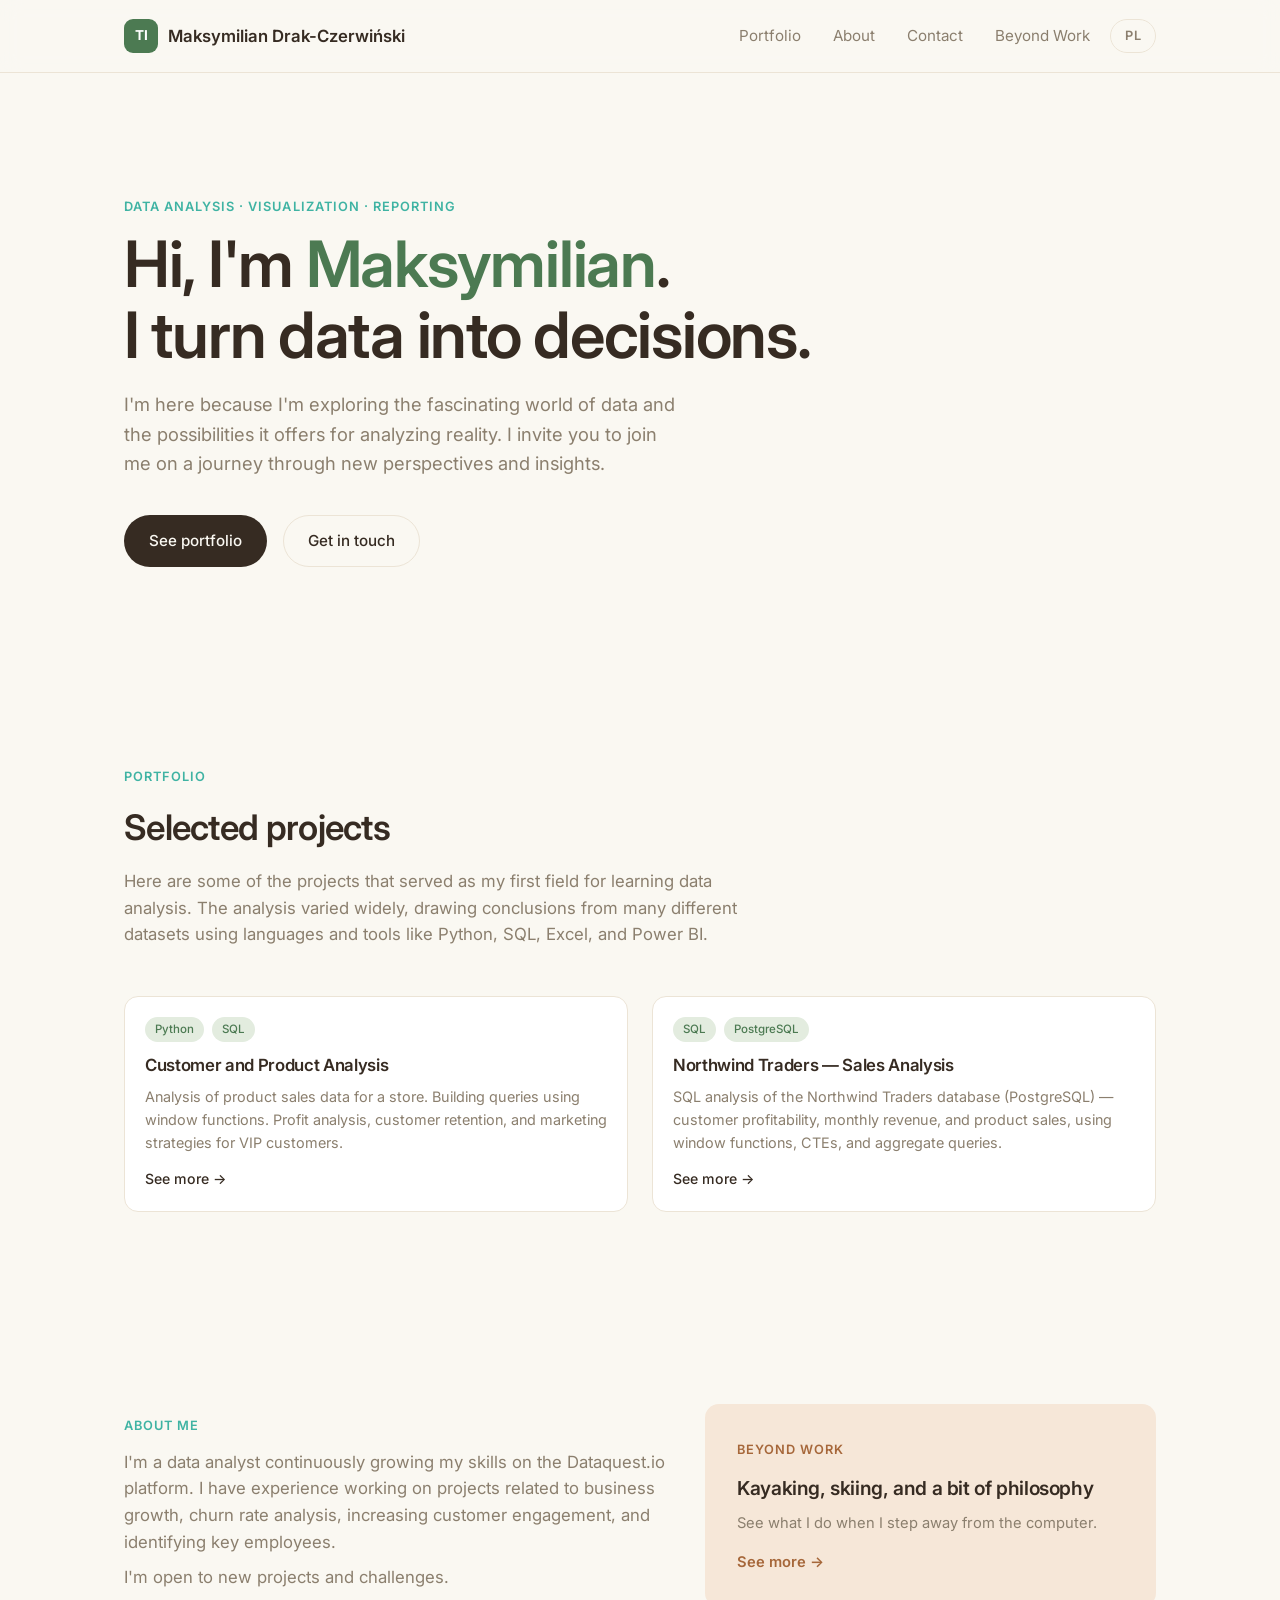
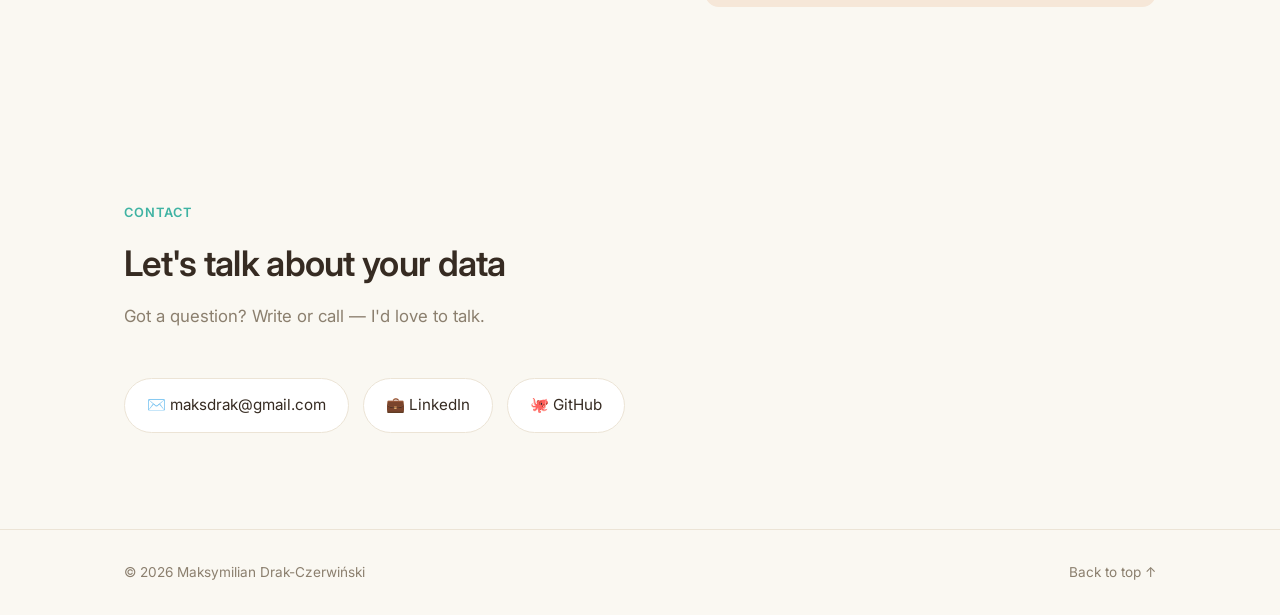
==== commit b691103f: "Przywroc link do repo Northwind w karcie projektu" ====
--- a/index-en.html
+++ b/index-en.html
@@ -70,6 +70,7 @@
             <div class="project-tags"><span>SQL</span><span>PostgreSQL</span></div>
             <h3>Northwind Traders — Sales Analysis</h3>
             <p>SQL analysis of the Northwind Traders database (PostgreSQL) — customer profitability, monthly revenue, and product sales, using window functions, CTEs, and aggregate queries.</p>
+            <a href="https://github.com/MaksDrak/Northwind-data" class="project-link" target="_blank" rel="noopener noreferrer">See more →</a>
           </div>
         </div>
 
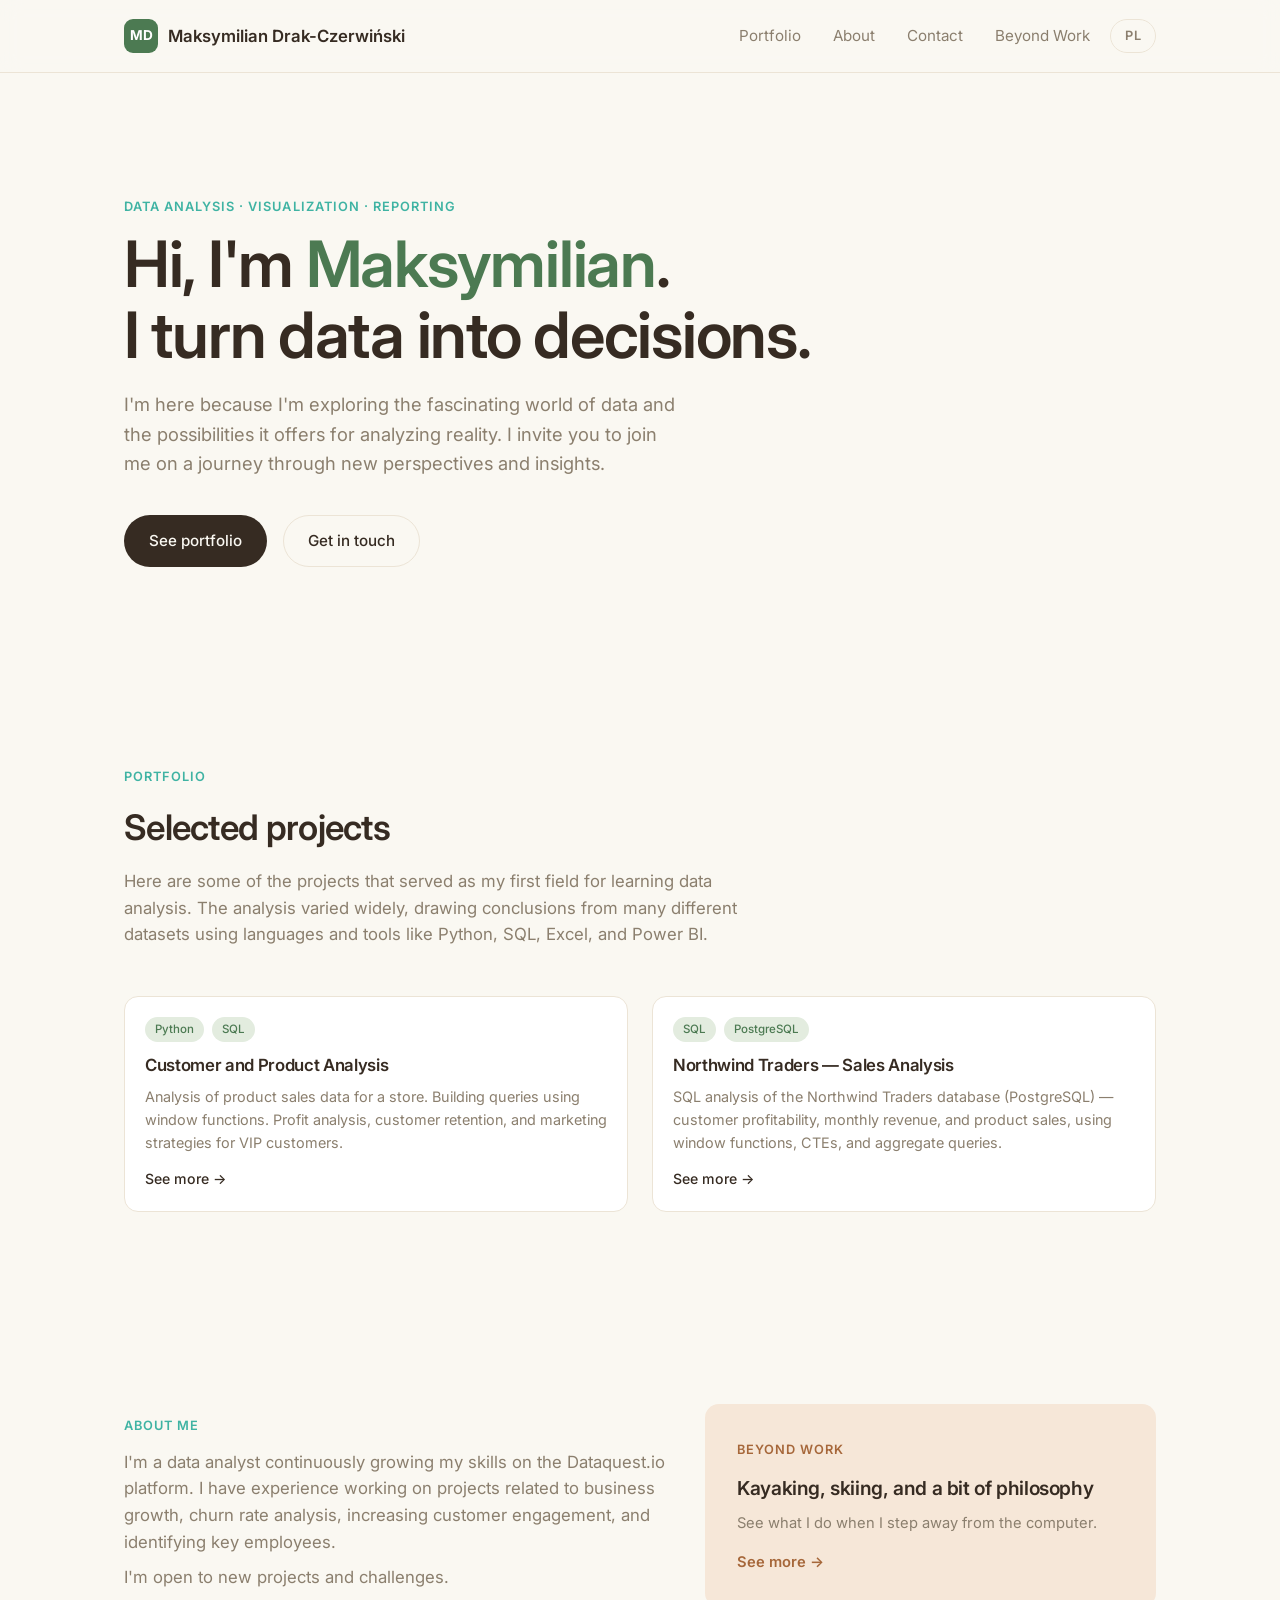
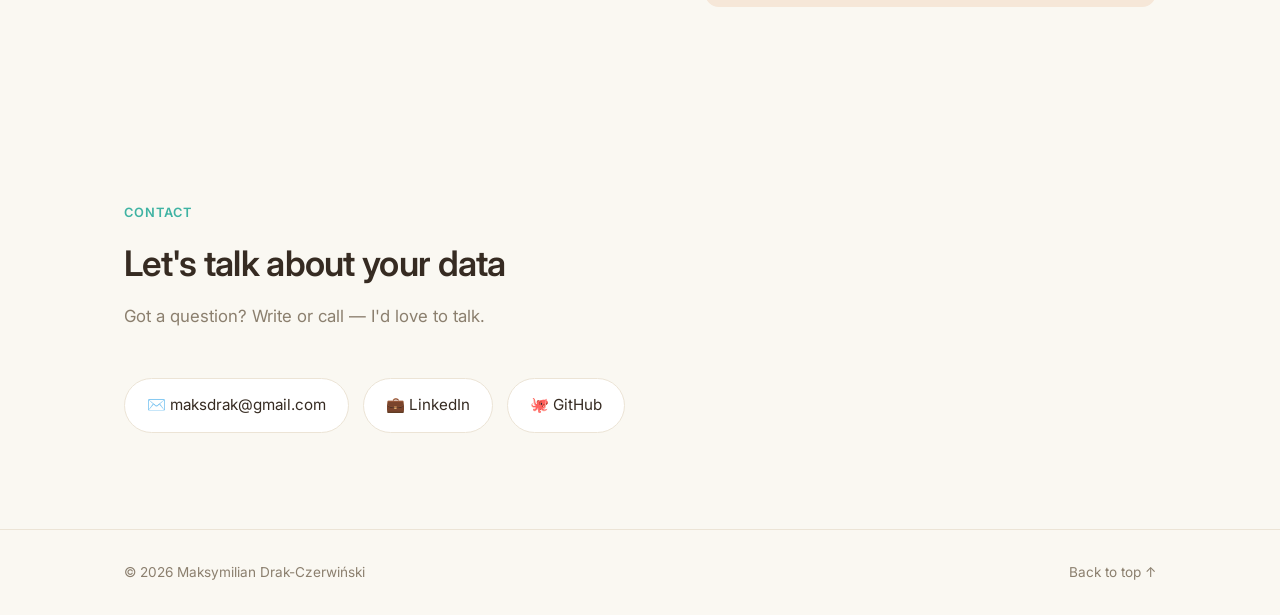
==== commit cd399e68: "SEO improvements: meta, hreflang, Open Graph, schema, sitemap Co-Authored-By: Claude Sonnet 5.5 <nor" ====
--- a/index-en.html
+++ b/index-en.html
@@ -3,8 +3,72 @@
 <head>
 <meta charset="UTF-8">
 <meta name="viewport" content="width=device-width, initial-scale=1.0">
-<title>Maksymilian Drak-Czerwiński — Data Analyst</title>
-<meta name="description" content="Data analyst — analysis, visualization, and reporting.">
+<title>Maksymilian Drak-Czerwiński — Data Analyst (SQL, Python)</title>
+<meta name="description" content="Maksymilian Drak-Czerwiński — junior data analyst working with SQL, Python, Excel and Power BI. Portfolio of sales, customer and retention analyses.">
+<link rel="canonical" href="https://maksdrak.github.io/index-en.html">
+<link rel="alternate" hreflang="pl" href="https://maksdrak.github.io/">
+<link rel="alternate" hreflang="en" href="https://maksdrak.github.io/index-en.html">
+<link rel="alternate" hreflang="x-default" href="https://maksdrak.github.io/">
+<meta name="author" content="Maksymilian Drak-Czerwiński">
+<meta property="og:type" content="profile">
+<meta property="og:site_name" content="Maksymilian Drak-Czerwiński">
+<meta property="og:title" content="Maksymilian Drak-Czerwiński — Data Analyst">
+<meta property="og:description" content="SQL, Python and Power BI projects: sales, customer and retention analysis.">
+<meta property="og:url" content="https://maksdrak.github.io/index-en.html">
+<meta property="og:image" content="https://maksdrak.github.io/img/og-card.png">
+<meta property="og:image:width" content="1200">
+<meta property="og:image:height" content="630">
+<meta property="og:image:alt" content="Maksymilian Drak-Czerwiński — Data Analyst">
+<meta property="og:locale" content="en_US">
+<meta property="og:locale:alternate" content="pl_PL">
+<meta name="twitter:card" content="summary_large_image">
+<meta name="twitter:title" content="Maksymilian Drak-Czerwiński — Data Analyst">
+<meta name="twitter:description" content="SQL, Python and Power BI projects: sales, customer and retention analysis.">
+<meta name="twitter:image" content="https://maksdrak.github.io/img/og-card.png">
+<script type="application/ld+json">
+{
+  "@context": "https://schema.org",
+  "@type": "ProfilePage",
+  "url": "https://maksdrak.github.io/index-en.html",
+  "inLanguage": "en",
+  "mainEntity": {
+    "@type": "Person",
+    "@id": "https://maksdrak.github.io/#person",
+    "name": "Maksymilian Drak-Czerwiński",
+    "jobTitle": "Data Analyst",
+    "url": "https://maksdrak.github.io/",
+    "image": "https://maksdrak.github.io/img/og-card.png",
+    "email": "mailto:maksdrak@gmail.com",
+    "sameAs": [
+      "https://github.com/MaksDrak",
+      "https://www.linkedin.com/in/m-cz-d/"
+    ],
+    "alumniOf": [
+      {
+        "@type": "CollegeOrUniversity",
+        "name": "Uniwersytet Jagielloński"
+      },
+      {
+        "@type": "CollegeOrUniversity",
+        "name": "Uniwersytet Muzyczny Fryderyka Chopina"
+      }
+    ],
+    "knowsAbout": [
+      "Data analysis",
+      "SQL",
+      "PostgreSQL",
+      "Python",
+      "Excel",
+      "Power BI",
+      "Data visualization"
+    ],
+    "knowsLanguage": [
+      "pl",
+      "en"
+    ]
+  }
+}
+</script>
 <link rel="preconnect" href="https://fonts.googleapis.com">
 <link rel="preconnect" href="https://fonts.gstatic.com" crossorigin>
 <link href="https://fonts.googleapis.com/css2?family=Inter:wght@400;500;600;700&display=swap" rel="stylesheet">
@@ -15,7 +79,7 @@
 <header class="site-header">
   <div class="container nav">
     <a href="#start" class="brand">
-      <span class="brand-mark">TI</span>
+      <span class="brand-mark">MD</span>
       Maksymilian Drak-Czerwiński
     </a>
     <div class="nav-right">
--- a/css/style.css
+++ b/css/style.css
@@ -409,7 +409,7 @@
   font-size: 1.4rem;
   margin-bottom: 16px;
 }
-.passion-card h3 {
+.passion-card h2 {
   display: flex;
   justify-content: space-between;
   align-items: center;
